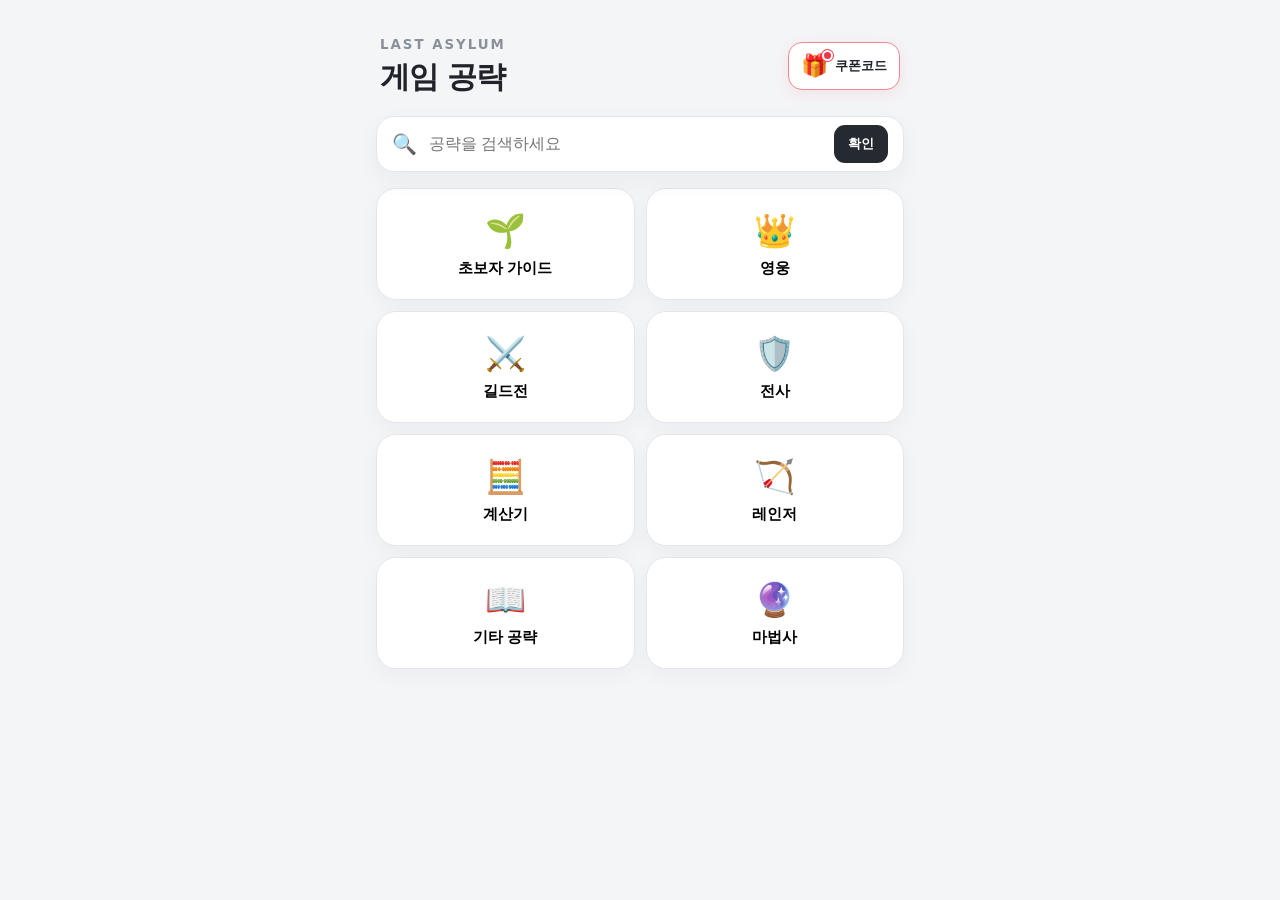
==== index.html @ 34b60a10 "Add files via upload" ====
<!doctype html><html lang="ko"><head><meta charset="utf-8"><meta name="viewport" content="width=device-width,initial-scale=1,viewport-fit=cover"><title>LAST ASYLUM 공략</title>
<style>
*{box-sizing:border-box}body{margin:0;background:#f4f5f7;color:#20232a;font-family:system-ui,-apple-system,"Noto Sans KR",sans-serif}.app{max-width:560px;margin:auto;padding:24px 16px 50px}
.brand{padding:10px 4px 18px}.brand small{font-weight:800;letter-spacing:.15em;color:#8a9099}.brand h1{margin:4px 0 0;font-size:30px;letter-spacing:-1.2px}
.search{position:sticky;top:8px;z-index:5;display:flex;align-items:center;background:white;border:1px solid #e4e7eb;border-radius:18px;padding:0 15px;height:56px;box-shadow:0 8px 24px #20242b0d}.search input{border:0;outline:0;min-width:0;flex:1;font-size:16px;background:transparent}.search #searchBtn{border:0;background:#252a31;color:white;font-weight:800;border-radius:11px;padding:10px 14px;margin-left:8px}.search span{font-size:20px;margin-right:10px}
.grid{display:grid;grid-template-columns:1fr 1fr;gap:11px;margin-top:16px;align-items:start}.grid .card{width:100%}.drop{grid-column:1/-1;background:white;border:1px solid #e5e7eb;border-radius:16px;padding:7px;box-shadow:0 7px 22px #20242b0a}.drop .item{margin-top:5px;padding:12px 11px;font-size:13px}.drop .item:first-child{margin-top:0}.card{border:1px solid #e5e7eb;background:white;border-radius:20px;min-height:112px;display:flex;flex-direction:column;justify-content:center;align-items:center;gap:9px;box-shadow:0 7px 22px #20242b0a}.card .ico{font-size:33px}.card b{font-size:15px}
.section{margin-top:16px;background:white;border:1px solid #e5e7eb;border-radius:20px;padding:15px}.head{display:flex;align-items:center;gap:10px;margin-bottom:10px}.head h2{margin:0;font-size:21px}.item{width:100%;border:0;text-align:left;background:#f6f7f9;border-radius:14px;padding:15px;margin-top:8px;font-weight:750;font-size:15px;display:flex;justify-content:space-between;align-items:center;color:#20232a;text-decoration:none}.item em{font-style:normal;color:#a0a5ad;font-size:20px}.empty{text-align:center;color:#888;padding:22px}
.viewer{position:fixed;inset:0;background:#f4f5f7;z-index:20;overflow:auto}.viewerbar{position:sticky;top:0;z-index:2;background:#ffffffed;backdrop-filter:blur(12px);display:flex;align-items:center;gap:10px;padding:12px 14px;border-bottom:1px solid #e5e7eb}.viewerbar button{border:0;background:#eef0f3;border-radius:11px;width:40px;height:40px;font-size:25px}.viewerbar strong{font-size:16px}.viewerbody{max-width:760px;margin:auto;padding:14px}.viewerbody img{display:block;width:100%;height:auto;border-radius:12px;background:white;margin-bottom:12px}.note{background:white;border:1px solid #e3e6ea;border-radius:15px;padding:15px 16px;margin-bottom:12px;line-height:1.65}.note b{display:block;font-size:16px}.note span{font-size:15px}.hidden{display:none!important}

/* 쿠폰코드 바로가기: 공략 카테고리 및 본문 디자인은 유지 */
.brandtop{display:flex;justify-content:space-between;align-items:center;gap:12px}
.coupon-shortcut{display:inline-flex;flex:none;align-items:center;justify-content:center;gap:7px;padding:11px 12px;min-height:45px;border:1px solid #e3e6eb;border-radius:14px;background:#fff;color:#20232a;text-decoration:none;font-size:13px;font-weight:800;white-space:nowrap;box-shadow:0 7px 22px #20242b0a}
.coupon-ico{position:relative;display:inline-flex;font-size:22px;line-height:1.1}
.coupon-dot{position:absolute;top:-4px;right:-5px;width:11px;height:11px;border-radius:50%;background:#ee3949;border:2px solid #fff;box-shadow:0 0 0 1px #ee3949}
.coupon-dot[hidden]{display:none!important}
.coupon-shortcut:has(.coupon-dot:not([hidden])){border-color:#ee8792;box-shadow:0 4px 15px #ee39491a}
.coupon-shortcut:focus-visible{outline:3px solid #a7cdeb;outline-offset:2px}
@media(max-width:380px){.brandtop{gap:7px}.brand h1{font-size:27px}.coupon-shortcut{padding:10px 9px;gap:5px;font-size:12px}}
</style></head><body><main class="app"><header class="brand"><div class="brandtop"><div><small>LAST ASYLUM</small><h1>게임 공략</h1></div><a id="couponShortcut" class="coupon-shortcut" href="./coupons.html" aria-label="쿠폰코드"><span class="coupon-ico" aria-hidden="true">🎁<span id="couponNoticeDot" class="coupon-dot" hidden></span></span><span>쿠폰코드</span></a></div></header><div class="search"><span>🔍</span><input id="q" placeholder="공략을 검색하세요"><button id="searchBtn">확인</button></div><section id="results" class="section hidden"><div class="head"><h2>🔍 검색 결과</h2></div><div id="resultitems"></div></section><section id="grid" class="grid">
<button class="card" data-c="beginner"><span class="ico">🌱</span><b>초보자 가이드</b></button><button class="card" data-c="hero"><span class="ico">👑</span><b>영웅</b></button><div class="drop hidden" data-row="beginner,hero"></div>
<button class="card" data-c="guild"><span class="ico">⚔️</span><b>길드전</b></button><button class="card" data-c="warrior"><span class="ico">🛡️</span><b>전사</b></button><div class="drop hidden" data-row="guild,warrior"></div>
<button class="card" data-c="calculator"><span class="ico">🧮</span><b>계산기</b></button><button class="card" data-c="ranger"><span class="ico">🏹</span><b>레인저</b></button><div class="drop hidden" data-row="calculator,ranger"></div>
<button class="card" data-c="etc"><span class="ico">📖</span><b>기타 공략</b></button><button class="card" data-c="mage"><span class="ico">🔮</span><b>마법사</b></button><div class="drop hidden" data-row="etc,mage"></div></section></main>
<div id="viewer" class="viewer hidden"><div class="viewerbar"><button id="close">‹</button><strong id="vtitle"></strong></div><div class="viewerbody"><div id="vnote"></div><div id="vimages"></div></div></div>
<script>
const cats={"beginner":["🌱","초보자 가이드"],"hero":["👑","영웅"],"guild":["⚔️","길드전"],"warrior":["🛡️","전사"],"calculator":["🧮","계산기"],"ranger":["🏹","레인저"],"etc":["📖","기타 공략"],"mage":["🔮","마법사"]};
const B="https://riamanet.github.io/last-asylum-guide/";
const guides=[
["beginner","협곡대전 신청방법","01.png"],["beginner","비약쟁탈전 신청방법","02.png"],["beginner","마차 약탈방법","03.png"],["beginner","팔콘퀘스트 저장 가이드","04.png"],["beginner","궁중대신 활용법","05.png"],["beginner","보호막 사용방법","45.png"],["beginner","초보자 영웅 육성 가이드","46.png"],["beginner","갤럭시 스토어 페이백 참여방법","47.png"],["beginner","신규 성장 가이드","48.png"],["beginner","상점 구매 가이드","49.png"],["beginner","부흥시대 초반 성장 가이드","53.jpg"],["beginner","초보자 비밀 퀘스트 약탈 가이드","54.png"],
["guild","월요일 길드전","06.png"],["guild","화요일 길드전","07.png"],["guild","수요일 길드전","08.png"],["guild","목요일 길드전","09.png"],["guild","금요일 길드전","10.png"],["guild","토요일 길드전","11.png"],
["hero","영웅 스킬 강화 가이드","12.jpg"],["hero","성급별 필요 영웅조각 수","13.png"],["hero","월드보스 영웅 배치 가이드","14.png"],["hero","월드보스 추천 덱 가이드","64.png"],
["warrior","전사 조합 완전 이해","15.png"],["warrior","전사 성장 체크리스트","16.png"],["warrior","장비·스킬 투자 전략","17.png"],["warrior","다스칼 완전 육성 및 운용 가이드","18.png"],["warrior","하퍼 완전 육성 및 운용 가이드","19.png"],["warrior","아서 완전 육성 및 운용 가이드","20.png"],["warrior","조야 완전 육성 및 운용 가이드","21.png"],["warrior","말레나 완전 육성 및 운용 가이드","22.png"],["warrior","다스칼 전용무기 완벽 가이드","51.jpg"],["warrior","말레나 각성 완벽 정리","52.jpg"],
["ranger","레인저 조합이란 무엇인가","23.png"],["ranger","레인저 조합의 전투 메커니즘","24.png"],["ranger","레인저 조합 실수하지 않는 운영법","25.png"],["ranger","레인저를 더 깊이 이해하는 8가지 사실","26.png"],["ranger","레인저 조합 FAQ","27.png"],
["mage","마법사 조합이란 무엇인가?","28.png"],["mage","스타더스트 완전 육성 및 운용 가이드","29.png"],["mage","Joker 완전 육성 및 운용 가이드","30.png"],["mage","Annie 완전 육성 및 운용 가이드","31.png"],["mage","니콜(Nicole) 완전 육성 및 운용 가이드","32.png"],["mage","빌리(Billy) 완전 육성 및 운용 가이드","33.png"],["mage","울프레드 완전 육성 및 운용 가이드","34.png"],
["etc","21~30 성당 업 조건","35.png"],["etc","계단식 훈련 가이드","36.png"],["etc","장비강화 및 성급 공략","37.png"],["etc","서바이벌배틀 시간표","38.png"],["etc","수정골짜기 공략","39.png"],["etc","수정골짜기 입장하면 이렇게 하세요!","59.png",["59.png","60.png","61.png","62.png","63.png"]],["etc","까마귀룬 초기공략","40.png",["40.png","41.png","42.png"]],["etc","까마귀룬 전략 가이드","43.png"],["etc","프레이야 구매방법","44.png"],["etc","드워프 광산 곡괭이 이벤트 가이드","50.png"],["etc","역병의 단련 이벤트 공략","55.png"],["etc","치즈도둑 이벤트 공략","56.png",["56.png","57.png","58.png"]],["etc","좀비 포위전 공략 가이드","65.png",["65.png","66.png","67.png"]]
].map(x=>({category:x[0],title:x[1],image:B+x[2],images:(x[3]||[x[2]]).map(f=>B+f)}));
guides.push({category:"calculator",title:"건물 업그레이드 계산기",url:"https://riamanet.github.io/last-asylum-calculator/"},{category:"calculator",title:"정예부대 최소연구 계산기",url:"https://riamanet.github.io/last-asylum-research/"},{category:"calculator",title:"영웅 계산기",url:"https://riamanet.github.io/last-asylum-hero/"});
const results=document.querySelector('#results'),resultitems=document.querySelector('#resultitems');
const isKakaoTalk=/KAKAOTALK/i.test(navigator.userAgent);if(isKakaoTalk&&(!history.state||!history.state.laRoot)){history.replaceState({laRoot:true,view:'root'},'',location.href);history.pushState({laRoot:true,view:'home'},'',location.href)}
function row(g){if(g.url)return `<a class="item" href="${g.url}" target="_blank">${g.title}<em>›</em></a>`;return `<button class="item" onclick="openGuide(${guides.indexOf(g)})">${g.title}<em>›</em></button>`}
function showCat(c){let target=null;document.querySelectorAll('.drop').forEach(d=>{if(d.dataset.row.split(',').includes(c))target=d});if(!target)return;const same=target.dataset.open===c&&!target.classList.contains('hidden');document.querySelectorAll('.drop').forEach(d=>{d.classList.add('hidden');d.dataset.open=''});if(!same){target.innerHTML=guides.filter(g=>g.category===c).map(row).join('');target.dataset.open=c;target.classList.remove('hidden')}}
document.querySelectorAll('.card').forEach(x=>x.onclick=()=>showCat(x.dataset.c));
function renderGuide(i){const g=guides[i];document.querySelector('#vtitle').textContent=g.title;document.querySelector('#vimages').innerHTML=(g.images||[g.image]).map(src=>'<img src="'+src+'?v='+Date.now()+'" alt="'+g.title+'">').join('');const n=document.querySelector('#vnote');n.innerHTML=g.title==='프레이야 구매방법'?'<div class="note"><b>VIP 1, 3, 4, 7 구매</b><span>최저가 216,500원 / 조각 340개로 4성</span></div>':'';document.querySelector('#viewer').classList.remove('hidden');document.body.style.overflow='hidden'}
function hideGuide(){document.querySelector('#viewer').classList.add('hidden');document.body.style.overflow='';document.querySelector('#vimages').innerHTML=''}
function openGuide(i){renderGuide(i);history.pushState({view:'guide',guide:i},'','#guide-'+i)}
document.querySelector('#close').onclick=()=>{if(!document.querySelector('#viewer').classList.contains('hidden'))history.back()};
window.addEventListener('popstate',e=>{const m=location.hash.match(/^#guide-(\d+)$/);if(m){const i=Number(m[1]);if(guides[i]&&guides[i].image)renderGuide(i);return}hideGuide();if(isKakaoTalk&&e.state&&e.state.laRoot&&e.state.view==='root')history.pushState({laRoot:true,view:'home'},'',location.href)});
if(location.hash.match(/^#guide-(\d+)$/)){const i=Number(RegExp.$1);if(guides[i]&&guides[i].image)renderGuide(i)}
function doSearch(){const q=document.querySelector('#q').value.trim().toLowerCase();if(!q){results.classList.add('hidden');resultitems.innerHTML='';return}const f=guides.filter(g=>(g.title+' '+cats[g.category][1]).toLowerCase().includes(q));resultitems.innerHTML=f.length?f.map(row).join(''):'<div class="empty">검색 결과가 없습니다.</div>';results.classList.remove('hidden')}
document.querySelector('#searchBtn').onclick=doSearch;document.querySelector('#q').addEventListener('keydown',e=>{if(e.key==='Enter')doSearch()});
</script>
<script src="./coupon-config.js"></script>
<script src="./coupon-home.js"></script>
</body></html>
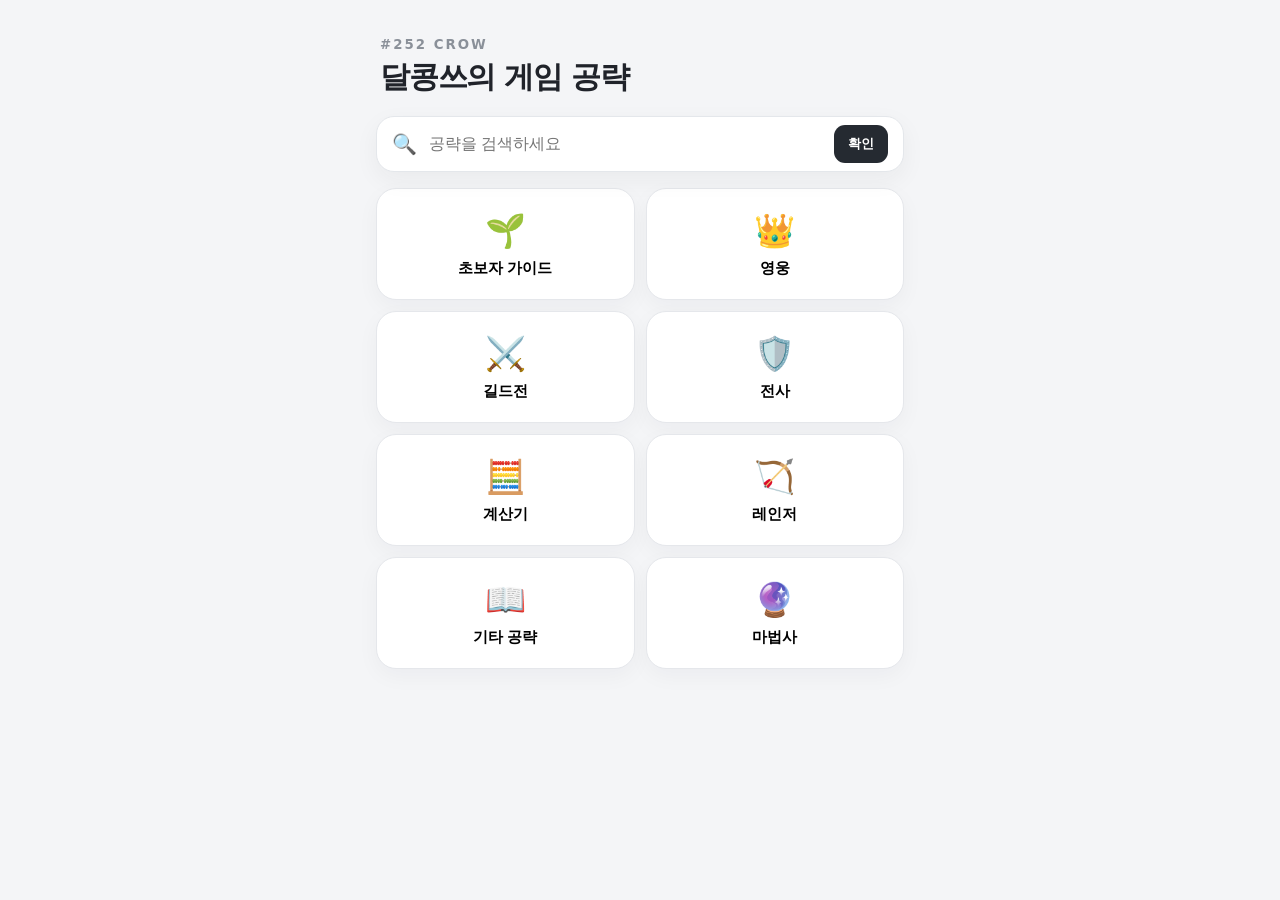
==== commit 022c8f29: "Add files via upload" ====
--- a/index.html
+++ b/index.html
@@ -1,4 +1,4 @@
-<!doctype html><html lang="ko"><head><meta charset="utf-8"><meta name="viewport" content="width=device-width,initial-scale=1,viewport-fit=cover"><title>LAST ASYLUM 공략</title>
+<!doctype html><html lang="ko"><head><meta charset="utf-8"><meta name="viewport" content="width=device-width,initial-scale=1,viewport-fit=cover"><title>#252 CROW | 달콩쓰의 게임 공략</title>
 <style>
 *{box-sizing:border-box}body{margin:0;background:#f4f5f7;color:#20232a;font-family:system-ui,-apple-system,"Noto Sans KR",sans-serif}.app{max-width:560px;margin:auto;padding:24px 16px 50px}
 .brand{padding:10px 4px 18px}.brand small{font-weight:800;letter-spacing:.15em;color:#8a9099}.brand h1{margin:4px 0 0;font-size:30px;letter-spacing:-1.2px}
@@ -6,17 +6,7 @@
 .grid{display:grid;grid-template-columns:1fr 1fr;gap:11px;margin-top:16px;align-items:start}.grid .card{width:100%}.drop{grid-column:1/-1;background:white;border:1px solid #e5e7eb;border-radius:16px;padding:7px;box-shadow:0 7px 22px #20242b0a}.drop .item{margin-top:5px;padding:12px 11px;font-size:13px}.drop .item:first-child{margin-top:0}.card{border:1px solid #e5e7eb;background:white;border-radius:20px;min-height:112px;display:flex;flex-direction:column;justify-content:center;align-items:center;gap:9px;box-shadow:0 7px 22px #20242b0a}.card .ico{font-size:33px}.card b{font-size:15px}
 .section{margin-top:16px;background:white;border:1px solid #e5e7eb;border-radius:20px;padding:15px}.head{display:flex;align-items:center;gap:10px;margin-bottom:10px}.head h2{margin:0;font-size:21px}.item{width:100%;border:0;text-align:left;background:#f6f7f9;border-radius:14px;padding:15px;margin-top:8px;font-weight:750;font-size:15px;display:flex;justify-content:space-between;align-items:center;color:#20232a;text-decoration:none}.item em{font-style:normal;color:#a0a5ad;font-size:20px}.empty{text-align:center;color:#888;padding:22px}
 .viewer{position:fixed;inset:0;background:#f4f5f7;z-index:20;overflow:auto}.viewerbar{position:sticky;top:0;z-index:2;background:#ffffffed;backdrop-filter:blur(12px);display:flex;align-items:center;gap:10px;padding:12px 14px;border-bottom:1px solid #e5e7eb}.viewerbar button{border:0;background:#eef0f3;border-radius:11px;width:40px;height:40px;font-size:25px}.viewerbar strong{font-size:16px}.viewerbody{max-width:760px;margin:auto;padding:14px}.viewerbody img{display:block;width:100%;height:auto;border-radius:12px;background:white;margin-bottom:12px}.note{background:white;border:1px solid #e3e6ea;border-radius:15px;padding:15px 16px;margin-bottom:12px;line-height:1.65}.note b{display:block;font-size:16px}.note span{font-size:15px}.hidden{display:none!important}
-
-/* 쿠폰코드 바로가기: 공략 카테고리 및 본문 디자인은 유지 */
-.brandtop{display:flex;justify-content:space-between;align-items:center;gap:12px}
-.coupon-shortcut{display:inline-flex;flex:none;align-items:center;justify-content:center;gap:7px;padding:11px 12px;min-height:45px;border:1px solid #e3e6eb;border-radius:14px;background:#fff;color:#20232a;text-decoration:none;font-size:13px;font-weight:800;white-space:nowrap;box-shadow:0 7px 22px #20242b0a}
-.coupon-ico{position:relative;display:inline-flex;font-size:22px;line-height:1.1}
-.coupon-dot{position:absolute;top:-4px;right:-5px;width:11px;height:11px;border-radius:50%;background:#ee3949;border:2px solid #fff;box-shadow:0 0 0 1px #ee3949}
-.coupon-dot[hidden]{display:none!important}
-.coupon-shortcut:has(.coupon-dot:not([hidden])){border-color:#ee8792;box-shadow:0 4px 15px #ee39491a}
-.coupon-shortcut:focus-visible{outline:3px solid #a7cdeb;outline-offset:2px}
-@media(max-width:380px){.brandtop{gap:7px}.brand h1{font-size:27px}.coupon-shortcut{padding:10px 9px;gap:5px;font-size:12px}}
-</style></head><body><main class="app"><header class="brand"><div class="brandtop"><div><small>LAST ASYLUM</small><h1>게임 공략</h1></div><a id="couponShortcut" class="coupon-shortcut" href="./coupons.html" aria-label="쿠폰코드"><span class="coupon-ico" aria-hidden="true">🎁<span id="couponNoticeDot" class="coupon-dot" hidden></span></span><span>쿠폰코드</span></a></div></header><div class="search"><span>🔍</span><input id="q" placeholder="공략을 검색하세요"><button id="searchBtn">확인</button></div><section id="results" class="section hidden"><div class="head"><h2>🔍 검색 결과</h2></div><div id="resultitems"></div></section><section id="grid" class="grid">
+</style></head><body><main class="app"><header class="brand"><small>#252 CROW</small><h1>달콩쓰의 게임 공략</h1></header><div class="search"><span>🔍</span><input id="q" placeholder="공략을 검색하세요"><button id="searchBtn">확인</button></div><section id="results" class="section hidden"><div class="head"><h2>🔍 검색 결과</h2></div><div id="resultitems"></div></section><section id="grid" class="grid">
 <button class="card" data-c="beginner"><span class="ico">🌱</span><b>초보자 가이드</b></button><button class="card" data-c="hero"><span class="ico">👑</span><b>영웅</b></button><div class="drop hidden" data-row="beginner,hero"></div>
 <button class="card" data-c="guild"><span class="ico">⚔️</span><b>길드전</b></button><button class="card" data-c="warrior"><span class="ico">🛡️</span><b>전사</b></button><div class="drop hidden" data-row="guild,warrior"></div>
 <button class="card" data-c="calculator"><span class="ico">🧮</span><b>계산기</b></button><button class="card" data-c="ranger"><span class="ico">🏹</span><b>레인저</b></button><div class="drop hidden" data-row="calculator,ranger"></div>
@@ -48,7 +38,4 @@
 if(location.hash.match(/^#guide-(\d+)$/)){const i=Number(RegExp.$1);if(guides[i]&&guides[i].image)renderGuide(i)}
 function doSearch(){const q=document.querySelector('#q').value.trim().toLowerCase();if(!q){results.classList.add('hidden');resultitems.innerHTML='';return}const f=guides.filter(g=>(g.title+' '+cats[g.category][1]).toLowerCase().includes(q));resultitems.innerHTML=f.length?f.map(row).join(''):'<div class="empty">검색 결과가 없습니다.</div>';results.classList.remove('hidden')}
 document.querySelector('#searchBtn').onclick=doSearch;document.querySelector('#q').addEventListener('keydown',e=>{if(e.key==='Enter')doSearch()});
-</script>
-<script src="./coupon-config.js"></script>
-<script src="./coupon-home.js"></script>
-</body></html>+</script></body></html>
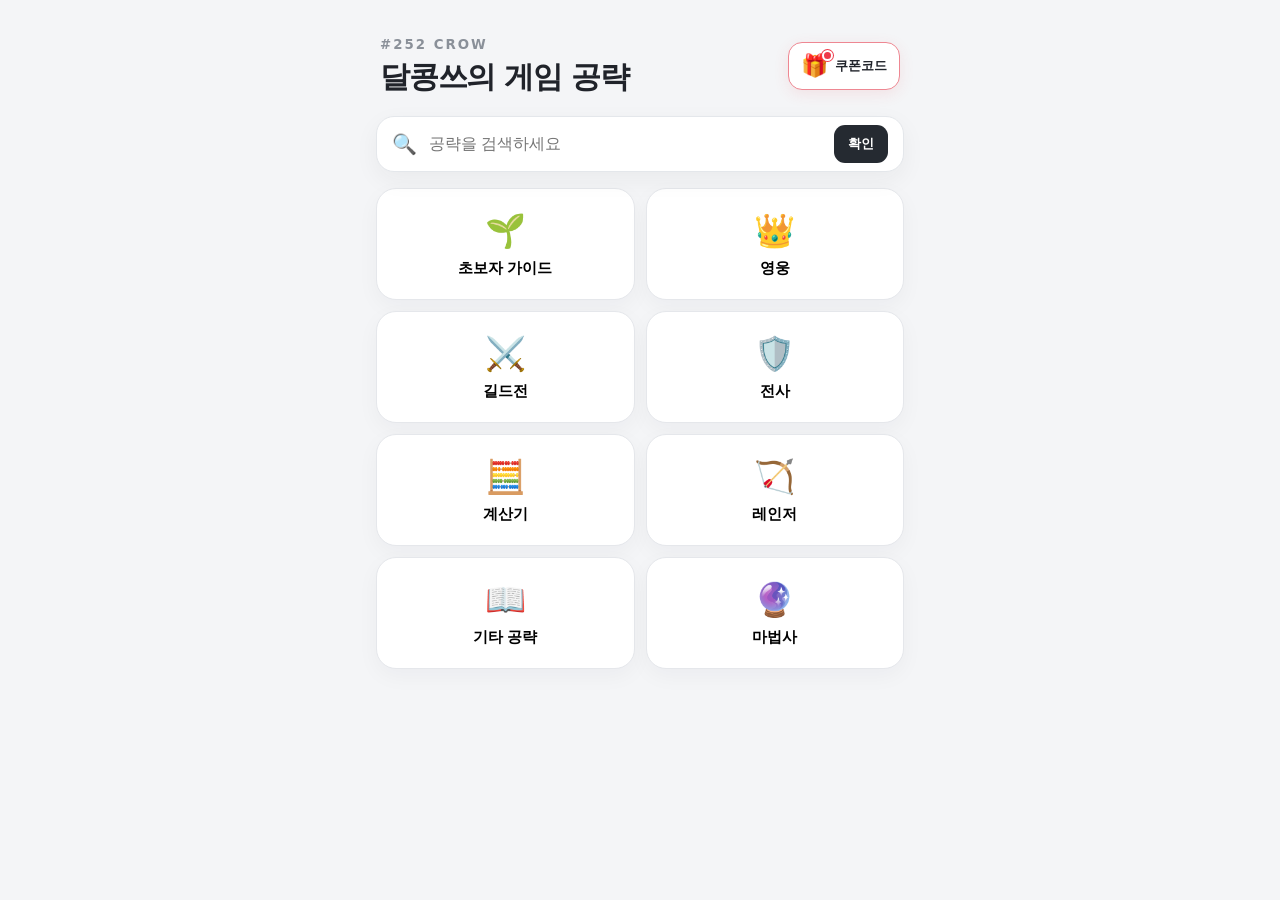
==== commit f94f41e2: "Add files via upload" ====
--- a/index.html
+++ b/index.html
@@ -6,7 +6,17 @@
 .grid{display:grid;grid-template-columns:1fr 1fr;gap:11px;margin-top:16px;align-items:start}.grid .card{width:100%}.drop{grid-column:1/-1;background:white;border:1px solid #e5e7eb;border-radius:16px;padding:7px;box-shadow:0 7px 22px #20242b0a}.drop .item{margin-top:5px;padding:12px 11px;font-size:13px}.drop .item:first-child{margin-top:0}.card{border:1px solid #e5e7eb;background:white;border-radius:20px;min-height:112px;display:flex;flex-direction:column;justify-content:center;align-items:center;gap:9px;box-shadow:0 7px 22px #20242b0a}.card .ico{font-size:33px}.card b{font-size:15px}
 .section{margin-top:16px;background:white;border:1px solid #e5e7eb;border-radius:20px;padding:15px}.head{display:flex;align-items:center;gap:10px;margin-bottom:10px}.head h2{margin:0;font-size:21px}.item{width:100%;border:0;text-align:left;background:#f6f7f9;border-radius:14px;padding:15px;margin-top:8px;font-weight:750;font-size:15px;display:flex;justify-content:space-between;align-items:center;color:#20232a;text-decoration:none}.item em{font-style:normal;color:#a0a5ad;font-size:20px}.empty{text-align:center;color:#888;padding:22px}
 .viewer{position:fixed;inset:0;background:#f4f5f7;z-index:20;overflow:auto}.viewerbar{position:sticky;top:0;z-index:2;background:#ffffffed;backdrop-filter:blur(12px);display:flex;align-items:center;gap:10px;padding:12px 14px;border-bottom:1px solid #e5e7eb}.viewerbar button{border:0;background:#eef0f3;border-radius:11px;width:40px;height:40px;font-size:25px}.viewerbar strong{font-size:16px}.viewerbody{max-width:760px;margin:auto;padding:14px}.viewerbody img{display:block;width:100%;height:auto;border-radius:12px;background:white;margin-bottom:12px}.note{background:white;border:1px solid #e3e6ea;border-radius:15px;padding:15px 16px;margin-bottom:12px;line-height:1.65}.note b{display:block;font-size:16px}.note span{font-size:15px}.hidden{display:none!important}
-</style></head><body><main class="app"><header class="brand"><small>#252 CROW</small><h1>달콩쓰의 게임 공략</h1></header><div class="search"><span>🔍</span><input id="q" placeholder="공략을 검색하세요"><button id="searchBtn">확인</button></div><section id="results" class="section hidden"><div class="head"><h2>🔍 검색 결과</h2></div><div id="resultitems"></div></section><section id="grid" class="grid">
+
+/* 쿠폰코드 바로가기 */
+.brandtop{display:flex;justify-content:space-between;align-items:center;gap:12px}
+.coupon-shortcut{display:inline-flex;flex:none;align-items:center;justify-content:center;gap:7px;padding:11px 12px;min-height:45px;border:1px solid #e3e6eb;border-radius:14px;background:#fff;color:#20232a;text-decoration:none;font-size:13px;font-weight:800;white-space:nowrap;box-shadow:0 7px 22px #20242b0a}
+.coupon-ico{position:relative;display:inline-flex;font-size:22px;line-height:1.1}
+.coupon-dot{position:absolute;top:-4px;right:-5px;width:11px;height:11px;border-radius:50%;background:#ee3949;border:2px solid #fff;box-shadow:0 0 0 1px #ee3949}
+.coupon-dot[hidden]{display:none!important}
+.coupon-shortcut:has(.coupon-dot:not([hidden])){border-color:#ee8792;box-shadow:0 4px 15px #ee39491a}
+.coupon-shortcut:focus-visible{outline:3px solid #a7cdeb;outline-offset:2px}
+@media(max-width:380px){.brandtop{gap:7px}.brand h1{font-size:27px}.coupon-shortcut{padding:10px 9px;gap:5px;font-size:12px}}
+</style></head><body><main class="app"><header class="brand"><div class="brandtop"><div><small>#252 CROW</small><h1>달콩쓰의 게임 공략</h1></div><a id="couponShortcut" class="coupon-shortcut" href="./coupons.html" aria-label="쿠폰코드"><span class="coupon-ico" aria-hidden="true">🎁<span id="couponNoticeDot" class="coupon-dot" hidden></span></span><span>쿠폰코드</span></a></div></header><div class="search"><span>🔍</span><input id="q" placeholder="공략을 검색하세요"><button id="searchBtn">확인</button></div><section id="results" class="section hidden"><div class="head"><h2>🔍 검색 결과</h2></div><div id="resultitems"></div></section><section id="grid" class="grid">
 <button class="card" data-c="beginner"><span class="ico">🌱</span><b>초보자 가이드</b></button><button class="card" data-c="hero"><span class="ico">👑</span><b>영웅</b></button><div class="drop hidden" data-row="beginner,hero"></div>
 <button class="card" data-c="guild"><span class="ico">⚔️</span><b>길드전</b></button><button class="card" data-c="warrior"><span class="ico">🛡️</span><b>전사</b></button><div class="drop hidden" data-row="guild,warrior"></div>
 <button class="card" data-c="calculator"><span class="ico">🧮</span><b>계산기</b></button><button class="card" data-c="ranger"><span class="ico">🏹</span><b>레인저</b></button><div class="drop hidden" data-row="calculator,ranger"></div>
@@ -38,4 +48,6 @@
 if(location.hash.match(/^#guide-(\d+)$/)){const i=Number(RegExp.$1);if(guides[i]&&guides[i].image)renderGuide(i)}
 function doSearch(){const q=document.querySelector('#q').value.trim().toLowerCase();if(!q){results.classList.add('hidden');resultitems.innerHTML='';return}const f=guides.filter(g=>(g.title+' '+cats[g.category][1]).toLowerCase().includes(q));resultitems.innerHTML=f.length?f.map(row).join(''):'<div class="empty">검색 결과가 없습니다.</div>';results.classList.remove('hidden')}
 document.querySelector('#searchBtn').onclick=doSearch;document.querySelector('#q').addEventListener('keydown',e=>{if(e.key==='Enter')doSearch()});
-</script></body></html>+</script><script src="./coupon-config.js"></script>
+<script src="./coupon-home.js"></script>
+</body></html>
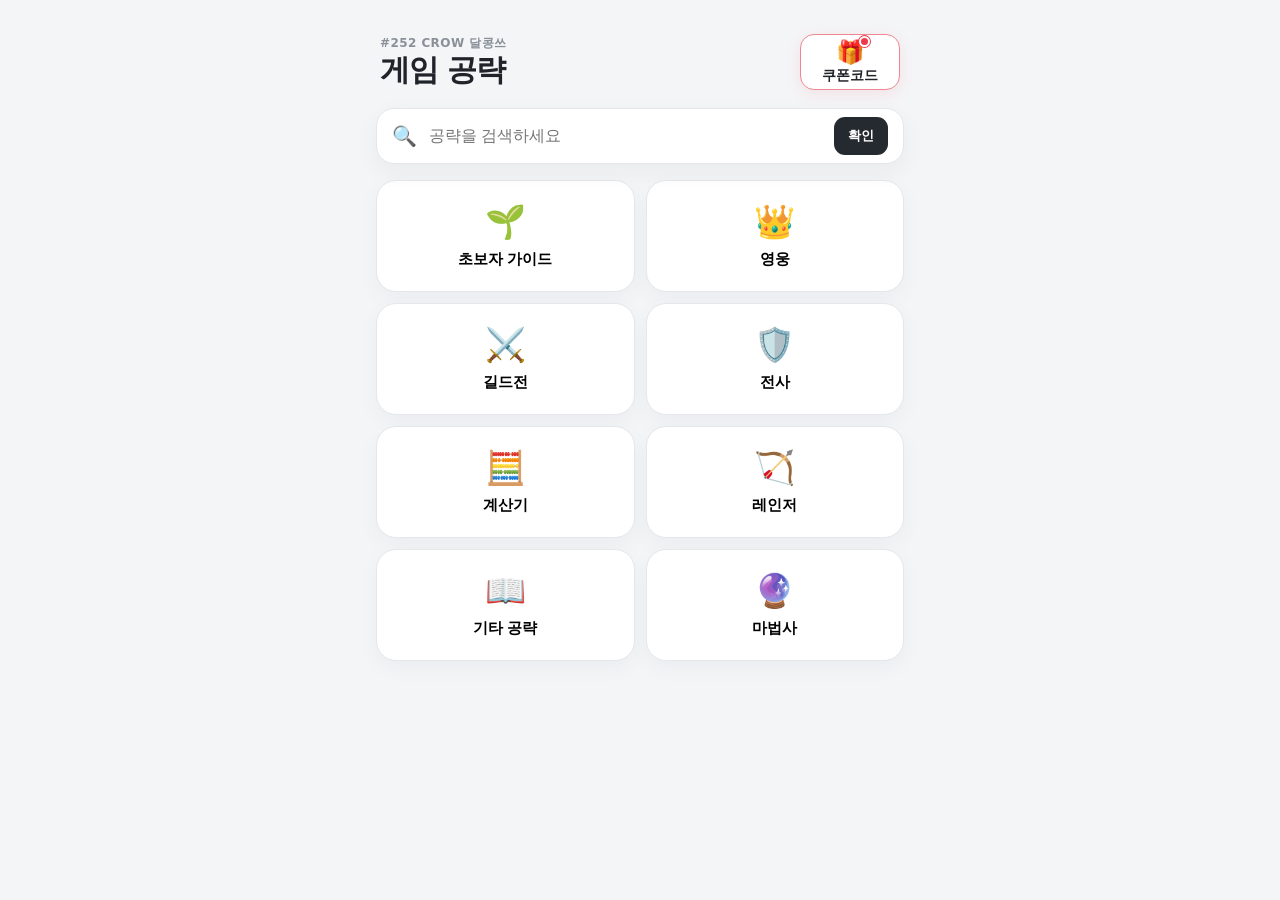
==== commit 53b66008: "Add files via upload" ====
--- a/index.html
+++ b/index.html
@@ -16,7 +16,17 @@
 .coupon-shortcut:has(.coupon-dot:not([hidden])){border-color:#ee8792;box-shadow:0 4px 15px #ee39491a}
 .coupon-shortcut:focus-visible{outline:3px solid #a7cdeb;outline-offset:2px}
 @media(max-width:380px){.brandtop{gap:7px}.brand h1{font-size:27px}.coupon-shortcut{padding:10px 9px;gap:5px;font-size:12px}}
-</style></head><body><main class="app"><header class="brand"><div class="brandtop"><div><small>#252 CROW</small><h1>달콩쓰의 게임 공략</h1></div><a id="couponShortcut" class="coupon-shortcut" href="./coupons.html" aria-label="쿠폰코드"><span class="coupon-ico" aria-hidden="true">🎁<span id="couponNoticeDot" class="coupon-dot" hidden></span></span><span>쿠폰코드</span></a></div></header><div class="search"><span>🔍</span><input id="q" placeholder="공략을 검색하세요"><button id="searchBtn">확인</button></div><section id="results" class="section hidden"><div class="head"><h2>🔍 검색 결과</h2></div><div id="resultitems"></div></section><section id="grid" class="grid">
+
+/* 헤더 2줄 타이포그래피와 세로형 쿠폰 버튼 */
+.brandtop{align-items:stretch;gap:12px}
+.brandtop>div{display:flex;flex-direction:column;justify-content:center;gap:2px;min-width:0}
+.brandtop small{display:block;font-size:12px;letter-spacing:.035em;line-height:1.25;white-space:nowrap}
+.brandtop h1{margin:0;font-size:30px;line-height:1.14;letter-spacing:-1px;white-space:nowrap}
+.brandtop .coupon-shortcut{align-self:stretch;min-width:100px;min-height:0;flex-direction:column;gap:3px;padding:5px 12px;border-radius:14px}
+.brandtop .coupon-ico{font-size:23px;line-height:1.05}
+.brandtop .coupon-label{font-size:14px;line-height:1.2;font-weight:800}
+@media(max-width:380px){.brandtop{gap:8px}.brandtop h1{font-size:28px}.brandtop .coupon-shortcut{min-width:91px;padding:5px 8px}.brandtop .coupon-label{font-size:13px}}
+</style></head><body><main class="app"><header class="brand"><div class="brandtop"><div><small>#252 CROW 달콩쓰</small><h1>게임 공략</h1></div><a id="couponShortcut" class="coupon-shortcut" href="./coupons.html" aria-label="쿠폰코드"><span class="coupon-ico" aria-hidden="true">🎁<span id="couponNoticeDot" class="coupon-dot" hidden></span></span><span class="coupon-label">쿠폰코드</span></a></div></header><div class="search"><span>🔍</span><input id="q" placeholder="공략을 검색하세요"><button id="searchBtn">확인</button></div><section id="results" class="section hidden"><div class="head"><h2>🔍 검색 결과</h2></div><div id="resultitems"></div></section><section id="grid" class="grid">
 <button class="card" data-c="beginner"><span class="ico">🌱</span><b>초보자 가이드</b></button><button class="card" data-c="hero"><span class="ico">👑</span><b>영웅</b></button><div class="drop hidden" data-row="beginner,hero"></div>
 <button class="card" data-c="guild"><span class="ico">⚔️</span><b>길드전</b></button><button class="card" data-c="warrior"><span class="ico">🛡️</span><b>전사</b></button><div class="drop hidden" data-row="guild,warrior"></div>
 <button class="card" data-c="calculator"><span class="ico">🧮</span><b>계산기</b></button><button class="card" data-c="ranger"><span class="ico">🏹</span><b>레인저</b></button><div class="drop hidden" data-row="calculator,ranger"></div>
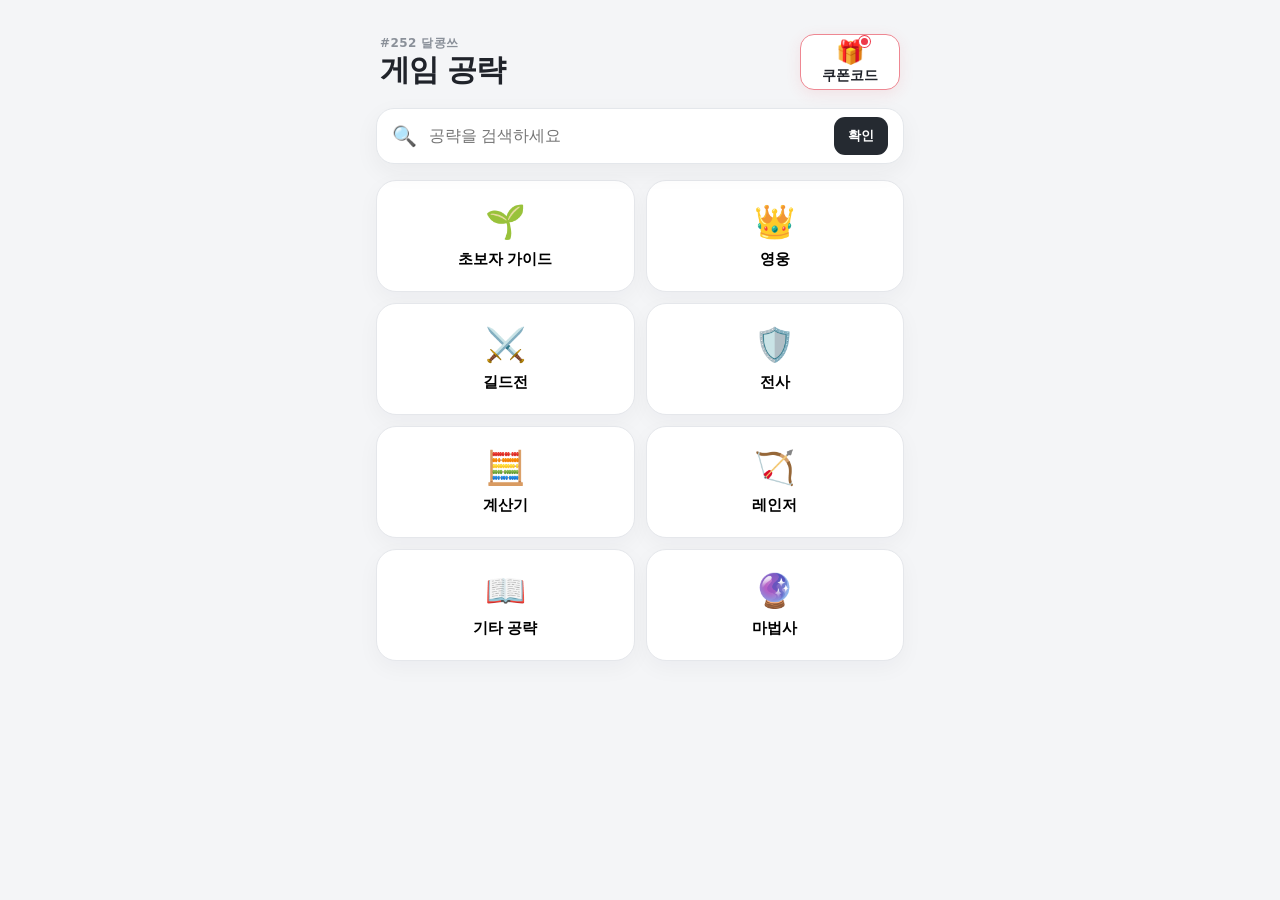
==== commit b1b9a120: "Add files via upload" ====
--- a/index.html
+++ b/index.html
@@ -1,4 +1,4 @@
-<!doctype html><html lang="ko"><head><meta charset="utf-8"><meta name="viewport" content="width=device-width,initial-scale=1,viewport-fit=cover"><title>#252 CROW | 달콩쓰의 게임 공략</title>
+<!doctype html><html lang="ko"><head><meta charset="utf-8"><meta name="viewport" content="width=device-width,initial-scale=1,viewport-fit=cover"><title>#252 | 달콩쓰의 게임 공략</title>
 <style>
 *{box-sizing:border-box}body{margin:0;background:#f4f5f7;color:#20232a;font-family:system-ui,-apple-system,"Noto Sans KR",sans-serif}.app{max-width:560px;margin:auto;padding:24px 16px 50px}
 .brand{padding:10px 4px 18px}.brand small{font-weight:800;letter-spacing:.15em;color:#8a9099}.brand h1{margin:4px 0 0;font-size:30px;letter-spacing:-1.2px}
@@ -26,7 +26,7 @@
 .brandtop .coupon-ico{font-size:23px;line-height:1.05}
 .brandtop .coupon-label{font-size:14px;line-height:1.2;font-weight:800}
 @media(max-width:380px){.brandtop{gap:8px}.brandtop h1{font-size:28px}.brandtop .coupon-shortcut{min-width:91px;padding:5px 8px}.brandtop .coupon-label{font-size:13px}}
-</style></head><body><main class="app"><header class="brand"><div class="brandtop"><div><small>#252 CROW 달콩쓰</small><h1>게임 공략</h1></div><a id="couponShortcut" class="coupon-shortcut" href="./coupons.html" aria-label="쿠폰코드"><span class="coupon-ico" aria-hidden="true">🎁<span id="couponNoticeDot" class="coupon-dot" hidden></span></span><span class="coupon-label">쿠폰코드</span></a></div></header><div class="search"><span>🔍</span><input id="q" placeholder="공략을 검색하세요"><button id="searchBtn">확인</button></div><section id="results" class="section hidden"><div class="head"><h2>🔍 검색 결과</h2></div><div id="resultitems"></div></section><section id="grid" class="grid">
+</style></head><body><main class="app"><header class="brand"><div class="brandtop"><div><small>#252 달콩쓰</small><h1>게임 공략</h1></div><a id="couponShortcut" class="coupon-shortcut" href="./coupons.html" aria-label="쿠폰코드"><span class="coupon-ico" aria-hidden="true">🎁<span id="couponNoticeDot" class="coupon-dot" hidden></span></span><span class="coupon-label">쿠폰코드</span></a></div></header><div class="search"><span>🔍</span><input id="q" placeholder="공략을 검색하세요"><button id="searchBtn">확인</button></div><section id="results" class="section hidden"><div class="head"><h2>🔍 검색 결과</h2></div><div id="resultitems"></div></section><section id="grid" class="grid">
 <button class="card" data-c="beginner"><span class="ico">🌱</span><b>초보자 가이드</b></button><button class="card" data-c="hero"><span class="ico">👑</span><b>영웅</b></button><div class="drop hidden" data-row="beginner,hero"></div>
 <button class="card" data-c="guild"><span class="ico">⚔️</span><b>길드전</b></button><button class="card" data-c="warrior"><span class="ico">🛡️</span><b>전사</b></button><div class="drop hidden" data-row="guild,warrior"></div>
 <button class="card" data-c="calculator"><span class="ico">🧮</span><b>계산기</b></button><button class="card" data-c="ranger"><span class="ico">🏹</span><b>레인저</b></button><div class="drop hidden" data-row="calculator,ranger"></div>
@@ -42,7 +42,10 @@
 ["warrior","전사 조합 완전 이해","15.png"],["warrior","전사 성장 체크리스트","16.png"],["warrior","장비·스킬 투자 전략","17.png"],["warrior","다스칼 완전 육성 및 운용 가이드","18.png"],["warrior","하퍼 완전 육성 및 운용 가이드","19.png"],["warrior","아서 완전 육성 및 운용 가이드","20.png"],["warrior","조야 완전 육성 및 운용 가이드","21.png"],["warrior","말레나 완전 육성 및 운용 가이드","22.png"],["warrior","다스칼 전용무기 완벽 가이드","51.jpg"],["warrior","말레나 각성 완벽 정리","52.jpg"],
 ["ranger","레인저 조합이란 무엇인가","23.png"],["ranger","레인저 조합의 전투 메커니즘","24.png"],["ranger","레인저 조합 실수하지 않는 운영법","25.png"],["ranger","레인저를 더 깊이 이해하는 8가지 사실","26.png"],["ranger","레인저 조합 FAQ","27.png"],
 ["mage","마법사 조합이란 무엇인가?","28.png"],["mage","스타더스트 완전 육성 및 운용 가이드","29.png"],["mage","Joker 완전 육성 및 운용 가이드","30.png"],["mage","Annie 완전 육성 및 운용 가이드","31.png"],["mage","니콜(Nicole) 완전 육성 및 운용 가이드","32.png"],["mage","빌리(Billy) 완전 육성 및 운용 가이드","33.png"],["mage","울프레드 완전 육성 및 운용 가이드","34.png"],
-["etc","21~30 성당 업 조건","35.png"],["etc","계단식 훈련 가이드","36.png"],["etc","장비강화 및 성급 공략","37.png"],["etc","서바이벌배틀 시간표","38.png"],["etc","수정골짜기 공략","39.png"],["etc","수정골짜기 입장하면 이렇게 하세요!","59.png",["59.png","60.png","61.png","62.png","63.png"]],["etc","까마귀룬 초기공략","40.png",["40.png","41.png","42.png"]],["etc","까마귀룬 전략 가이드","43.png"],["etc","프레이야 구매방법","44.png"],["etc","드워프 광산 곡괭이 이벤트 가이드","50.png"],["etc","역병의 단련 이벤트 공략","55.png"],["etc","치즈도둑 이벤트 공략","56.png",["56.png","57.png","58.png"]],["etc","좀비 포위전 공략 가이드","65.png",["65.png","66.png","67.png"]]
+["etc","21~30 성당 업 조건","35.png"],["etc","계단식 훈련 가이드","36.png"],["etc","장비강화 및 성급 공략","37.png"],["etc","서바이벌배틀 시간표","38.png"],["etc","수정골짜기 공략","39.png"],["etc","수정골짜기 입장하면 이렇게 하세요!","59.png",["59.png","60.png","61.png","62.png","63.png"]],["etc","까마귀룬 초기공략","40.png",["40.png","41.png","42.png"]],["etc","까마귀룬 전략 가이드","43.png"],["etc","프레이야 구매방법","44.png"],["etc","드워프 광산 곡괭이 이벤트 가이드","50.png"],["etc","역병의 단련 이벤트 공략","55.png"],["etc","치즈도둑 이벤트 공략","56.png",["56.png","57.png","58.png"]],["etc","좀비 포위전 공략 가이드","65.png",["65.png","66.png","67.png"]],
+["etc","부흥시대 초기 가이드","68.png",["68.png","69.png","70.png","71.png"]],
+["etc","비약쟁탈전 실전 공략","72.png",["72.png","73.png","74.png","75.png","76.png"]],
+["etc","좀비포위전 9단계 공략","77.png"]
 ].map(x=>({category:x[0],title:x[1],image:B+x[2],images:(x[3]||[x[2]]).map(f=>B+f)}));
 guides.push({category:"calculator",title:"건물 업그레이드 계산기",url:"https://riamanet.github.io/last-asylum-calculator/"},{category:"calculator",title:"정예부대 최소연구 계산기",url:"https://riamanet.github.io/last-asylum-research/"},{category:"calculator",title:"영웅 계산기",url:"https://riamanet.github.io/last-asylum-hero/"});
 const results=document.querySelector('#results'),resultitems=document.querySelector('#resultitems');
@@ -60,4 +63,5 @@
 document.querySelector('#searchBtn').onclick=doSearch;document.querySelector('#q').addEventListener('keydown',e=>{if(e.key==='Enter')doSearch()});
 </script><script src="./coupon-config.js"></script>
 <script src="./coupon-home.js"></script>
-</body></html>+<style>#vimages img{-webkit-touch-callout:none;-webkit-user-select:none;user-select:none;-webkit-user-drag:none}</style>
+<script>document.addEventListener('contextmenu',function(e){if(e.target.closest('#vimages img'))e.preventDefault()});document.addEventListener('dragstart',function(e){if(e.target.closest('#vimages img'))e.preventDefault()});</script></body></html>
